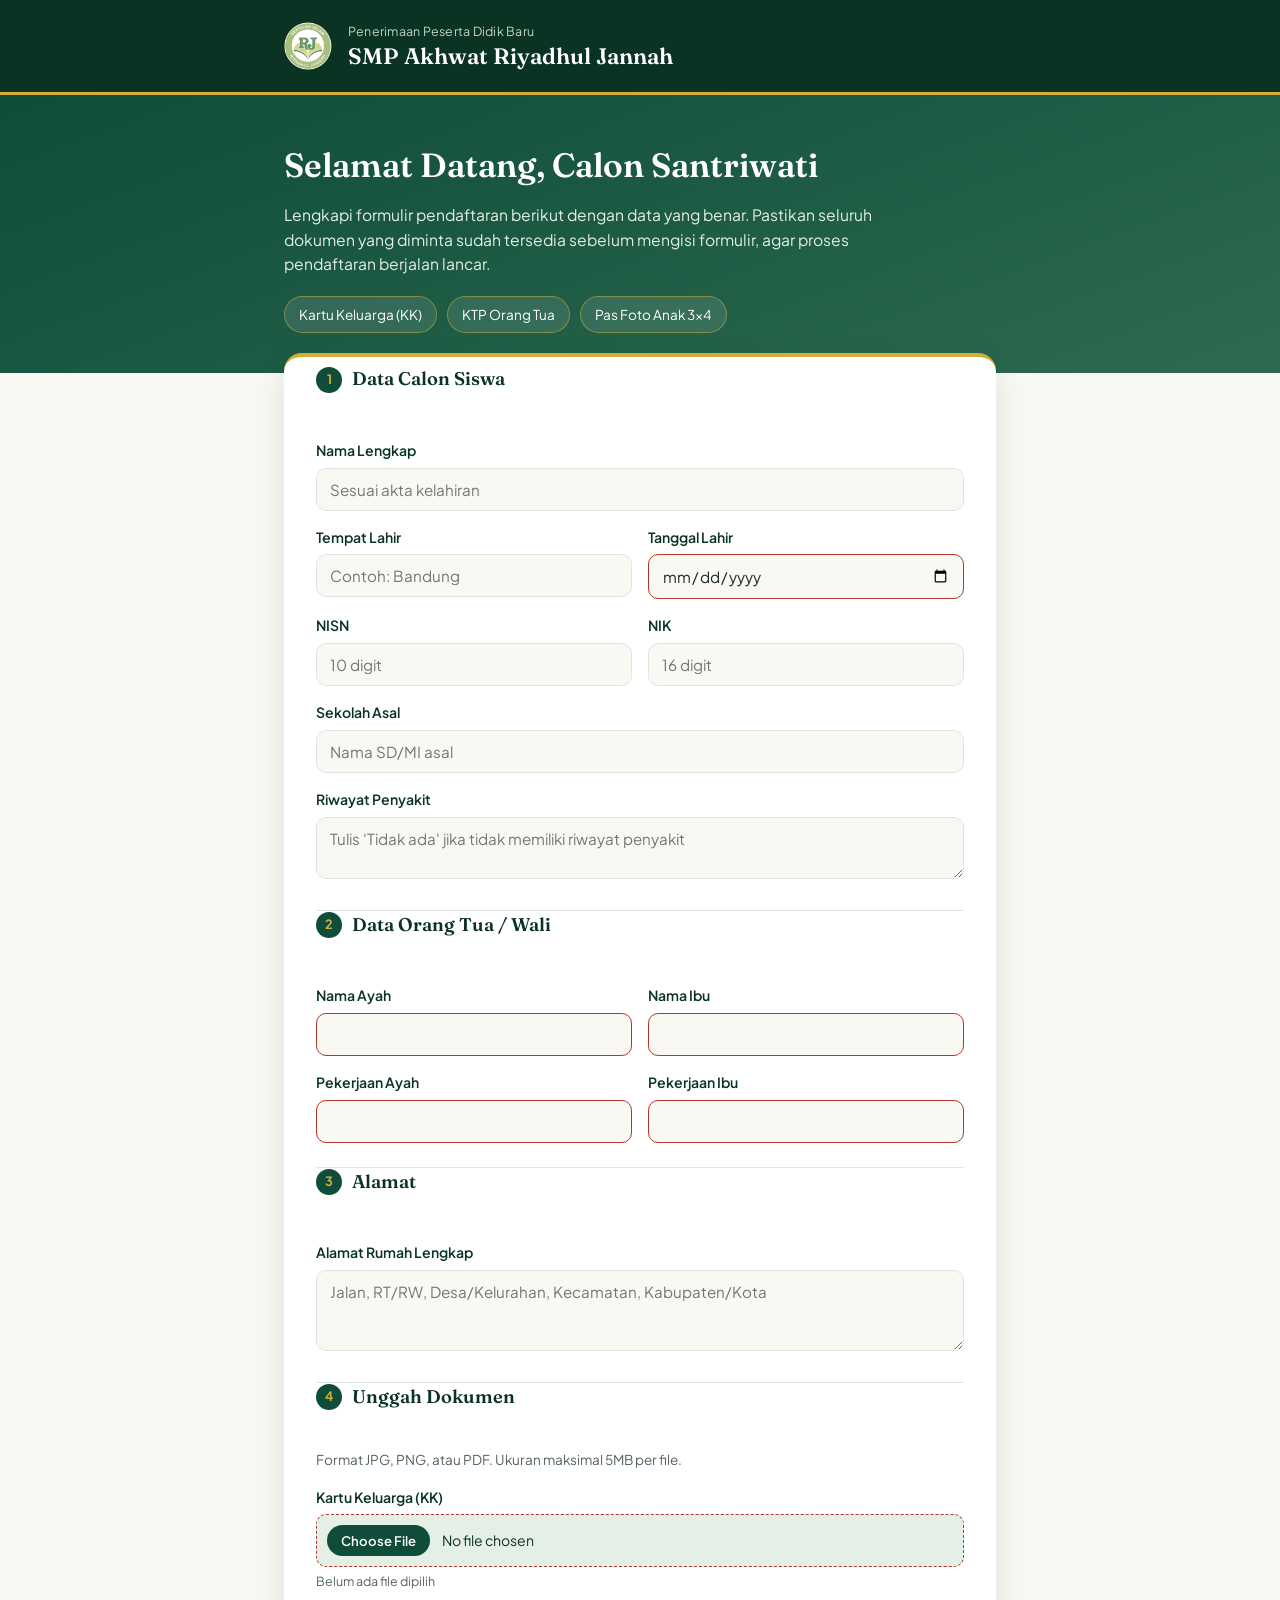
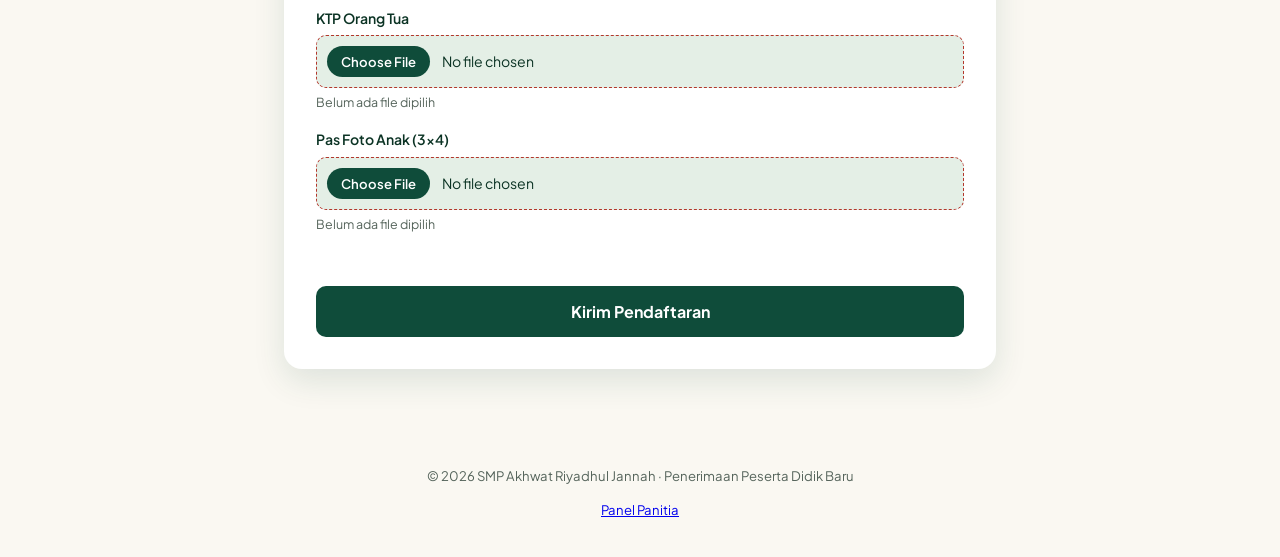
==== index.html @ b47383e9 "Add files via upload" ====
<!DOCTYPE html>
<html lang="id">
<head>
<meta charset="UTF-8">
<meta name="viewport" content="width=device-width, initial-scale=1.0">
<title>PPDB SMP Akhwat Riyadhul Jannah</title>
<link rel="preconnect" href="https://fonts.googleapis.com">
<link rel="preconnect" href="https://fonts.gstatic.com" crossorigin>
<link href="https://fonts.googleapis.com/css2?family=Fraunces:opsz,wght@9..144,400;9..144,500;9..144,600;9..144,700&family=Plus+Jakarta+Sans:wght@400;500;600;700&display=swap" rel="stylesheet">
<link rel="stylesheet" href="style.css">
</head>
<body>

  <!-- ===== HEADER ===== -->
  <header class="site-header">
    <div class="header-inner">
      <div class="brand">
        <div class="brand-mark">
          <img src="logo.jpg" alt="Logo Riyadhul Jannah">
        </div>
        <div class="brand-text">
          <p class="brand-eyebrow">Penerimaan Peserta Didik Baru</p>
          <h1>SMP Akhwat Riyadhul Jannah</h1>
        </div>
      </div>
    </div>
  </header>

  <!-- ===== HERO ===== -->
  <section class="hero">
    <div class="hero-inner">
      <h2>Selamat Datang, Calon Santriwati</h2>
      <p>Lengkapi formulir pendaftaran berikut dengan data yang benar. Pastikan seluruh dokumen yang diminta sudah tersedia sebelum mengisi formulir, agar proses pendaftaran berjalan lancar.</p>
      <ul class="hero-checklist">
        <li>Kartu Keluarga (KK)</li>
        <li>KTP Orang Tua</li>
        <li>Pas Foto Anak 3x4</li>
      </ul>
    </div>
  </section>

  <!-- ===== FORM ===== -->
  <main class="form-wrap">
    <form id="ppdbForm" novalidate>

      <!-- Data Siswa -->
      <fieldset class="form-section">
        <legend>
          <span class="legend-index">1</span>
          Data Calon Siswa
        </legend>

        <div class="field">
          <label for="nama">Nama Lengkap</label>
          <input type="text" id="nama" name="nama" placeholder="Sesuai akta kelahiran" required>
        </div>

        <div class="field-row">
          <div class="field">
            <label for="tempatLahir">Tempat Lahir</label>
            <input type="text" id="tempatLahir" name="tempatLahir" placeholder="Contoh: Bandung" required>
          </div>
          <div class="field">
            <label for="tanggalLahir">Tanggal Lahir</label>
            <input type="date" id="tanggalLahir" name="tanggalLahir" required>
          </div>
        </div>

        <div class="field-row">
          <div class="field">
            <label for="nisn">NISN</label>
            <input type="text" id="nisn" name="nisn" inputmode="numeric" placeholder="10 digit" required>
          </div>
          <div class="field">
            <label for="nik">NIK</label>
            <input type="text" id="nik" name="nik" inputmode="numeric" placeholder="16 digit" required>
          </div>
        </div>

        <div class="field">
          <label for="sekolahAsal">Sekolah Asal</label>
          <input type="text" id="sekolahAsal" name="sekolahAsal" placeholder="Nama SD/MI asal" required>
        </div>

        <div class="field">
          <label for="riwayatPenyakit">Riwayat Penyakit</label>
          <textarea id="riwayatPenyakit" name="riwayatPenyakit" rows="2" placeholder="Tulis 'Tidak ada' jika tidak memiliki riwayat penyakit"></textarea>
        </div>
      </fieldset>

      <!-- Data Orang Tua -->
      <fieldset class="form-section">
        <legend>
          <span class="legend-index">2</span>
          Data Orang Tua / Wali
        </legend>

        <div class="field-row">
          <div class="field">
            <label for="namaAyah">Nama Ayah</label>
            <input type="text" id="namaAyah" name="namaAyah" required>
          </div>
          <div class="field">
            <label for="namaIbu">Nama Ibu</label>
            <input type="text" id="namaIbu" name="namaIbu" required>
          </div>
        </div>

        <div class="field-row">
          <div class="field">
            <label for="pekerjaanAyah">Pekerjaan Ayah</label>
            <input type="text" id="pekerjaanAyah" name="pekerjaanAyah" required>
          </div>
          <div class="field">
            <label for="pekerjaanIbu">Pekerjaan Ibu</label>
            <input type="text" id="pekerjaanIbu" name="pekerjaanIbu" required>
          </div>
        </div>
      </fieldset>

      <!-- Alamat -->
      <fieldset class="form-section">
        <legend>
          <span class="legend-index">3</span>
          Alamat
        </legend>

        <div class="field">
          <label for="alamat">Alamat Rumah Lengkap</label>
          <textarea id="alamat" name="alamat" rows="3" placeholder="Jalan, RT/RW, Desa/Kelurahan, Kecamatan, Kabupaten/Kota" required></textarea>
        </div>
      </fieldset>

      <!-- Dokumen -->
      <fieldset class="form-section">
        <legend>
          <span class="legend-index">4</span>
          Unggah Dokumen
        </legend>
        <p class="section-note">Format JPG, PNG, atau PDF. Ukuran maksimal 5MB per file.</p>

        <div class="field">
          <label for="fileKK">Kartu Keluarga (KK)</label>
          <input type="file" id="fileKK" name="fileKK" accept=".jpg,.jpeg,.png,.pdf" required>
          <span class="file-hint" data-hint-for="fileKK">Belum ada file dipilih</span>
        </div>

        <div class="field">
          <label for="fileKTP">KTP Orang Tua</label>
          <input type="file" id="fileKTP" name="fileKTP" accept=".jpg,.jpeg,.png,.pdf" required>
          <span class="file-hint" data-hint-for="fileKTP">Belum ada file dipilih</span>
        </div>

        <div class="field">
          <label for="fileFoto">Pas Foto Anak (3x4)</label>
          <input type="file" id="fileFoto" name="fileFoto" accept=".jpg,.jpeg,.png" required>
          <span class="file-hint" data-hint-for="fileFoto">Belum ada file dipilih</span>
        </div>
      </fieldset>

      <div id="formMessage" class="form-message" role="status" aria-live="polite"></div>

      <button type="submit" id="submitBtn" class="submit-btn">
        <span class="btn-label">Kirim Pendaftaran</span>
        <span class="btn-spinner" aria-hidden="true"></span>
      </button>
    </form>
  </main>

  <footer class="site-footer">
    <p>&copy; <span id="year"></span> SMP Akhwat Riyadhul Jannah &middot; Penerimaan Peserta Didik Baru</p>
    <p><a href="admin.html">Panel Panitia</a></p>
  </footer>

  <script src="config.js"></script>
  <script src="script.js"></script>
</body>
</html>
---- style.css ----
/* ===========================================================
   SMP Akhwat Riyadhul Jannah — PPDB Form
   Palette: deep emerald + warm gold on cream
   =========================================================== */

:root {
  --green-950: #0b3324;
  --green-900: #0f4c3a;
  --green-700: #2d6a4f;
  --green-500: #4f8f6d;
  --green-100: #e4efe6;
  --gold-600: #b8912f;
  --gold-400: #d4af37;
  --cream: #faf8f2;
  --paper: #ffffff;
  --ink: #1c2b22;
  --ink-soft: #55645b;
  --line: #dfe6e0;
  --danger: #b3372c;
  --radius-md: 10px;
  --radius-lg: 18px;
  --font-display: "Fraunces", serif;
  --font-body: "Plus Jakarta Sans", sans-serif;
}

* { box-sizing: border-box; }

html { scroll-behavior: smooth; }

body {
  margin: 0;
  background: var(--cream);
  color: var(--ink);
  font-family: var(--font-body);
  line-height: 1.55;
  -webkit-font-smoothing: antialiased;
}

/* ===== Header ===== */
.site-header {
  background: var(--green-950);
  color: #fff;
  border-bottom: 3px solid var(--gold-400);
}

.header-inner {
  max-width: 760px;
  margin: 0 auto;
  padding: 22px 24px;
}

.brand {
  display: flex;
  align-items: center;
  gap: 16px;
}

.brand-mark {
  color: var(--gold-400);
  flex-shrink: 0;
}

.brand-mark img {
  width: 48px;
  height: 48px;
  border-radius: 50%;
  object-fit: cover;
  display: block;
}

.brand-eyebrow {
  margin: 0 0 2px;
  font-size: 0.78rem;
  letter-spacing: 0.02em;
  color: var(--green-100);
  opacity: 0.85;
}

.brand-text h1 {
  margin: 0;
  font-family: var(--font-display);
  font-weight: 600;
  font-size: 1.4rem;
  line-height: 1.2;
}

/* ===== Hero ===== */
.hero {
  background: linear-gradient(160deg, var(--green-900) 0%, var(--green-700) 100%);
  color: #fff;
}

.hero-inner {
  max-width: 760px;
  margin: 0 auto;
  padding: 44px 24px 40px;
}

.hero h2 {
  font-family: var(--font-display);
  font-weight: 600;
  font-size: clamp(1.6rem, 3vw, 2.1rem);
  margin: 0 0 12px;
}

.hero p {
  margin: 0 0 20px;
  max-width: 58ch;
  color: var(--green-100);
  font-size: 0.98rem;
}

.hero-checklist {
  list-style: none;
  margin: 0;
  padding: 0;
  display: flex;
  flex-wrap: wrap;
  gap: 10px;
}

.hero-checklist li {
  background: rgba(255, 255, 255, 0.1);
  border: 1px solid rgba(212, 175, 55, 0.5);
  padding: 7px 14px;
  border-radius: 100px;
  font-size: 0.85rem;
}

/* ===== Form layout ===== */
.form-wrap {
  max-width: 760px;
  margin: -20px auto 60px;
  padding: 0 24px;
}

form {
  background: var(--paper);
  border-radius: var(--radius-lg);
  box-shadow: 0 12px 32px rgba(15, 76, 58, 0.12);
  padding: 8px 32px 32px;
  border-top: 4px solid var(--gold-400);
}

.form-section {
  border: none;
  padding: 28px 0 8px;
  margin: 0;
  border-bottom: 1px solid var(--line);
}

.form-section:last-of-type {
  border-bottom: none;
}

.form-section legend {
  display: flex;
  align-items: center;
  gap: 10px;
  font-family: var(--font-display);
  font-weight: 600;
  font-size: 1.15rem;
  color: var(--green-950);
  padding: 0;
  margin-bottom: 18px;
}

.legend-index {
  display: inline-flex;
  align-items: center;
  justify-content: center;
  width: 26px;
  height: 26px;
  border-radius: 50%;
  background: var(--green-900);
  color: var(--gold-400);
  font-family: var(--font-body);
  font-size: 0.8rem;
  font-weight: 700;
}

.section-note {
  margin: -8px 0 16px;
  font-size: 0.85rem;
  color: var(--ink-soft);
}

.field {
  margin-bottom: 16px;
}

.field-row {
  display: grid;
  grid-template-columns: 1fr 1fr;
  gap: 16px;
}

label {
  display: block;
  font-size: 0.88rem;
  font-weight: 600;
  color: var(--green-950);
  margin-bottom: 6px;
}

input[type="text"],
input[type="date"],
textarea {
  width: 100%;
  font-family: var(--font-body);
  font-size: 0.95rem;
  padding: 11px 13px;
  border: 1.5px solid var(--line);
  border-radius: var(--radius-md);
  background: var(--cream);
  color: var(--ink);
  transition: border-color 0.15s ease, box-shadow 0.15s ease;
}

textarea { resize: vertical; min-height: 60px; }

input:focus,
textarea:focus {
  outline: none;
  border-color: var(--green-700);
  box-shadow: 0 0 0 3px rgba(45, 106, 79, 0.18);
  background: var(--paper);
}

input:invalid:not(:placeholder-shown) {
  border-color: var(--danger);
}

/* File inputs */
input[type="file"] {
  width: 100%;
  font-family: var(--font-body);
  font-size: 0.88rem;
  padding: 10px;
  border: 1.5px dashed var(--green-500);
  border-radius: var(--radius-md);
  background: var(--green-100);
  color: var(--green-950);
  cursor: pointer;
}

input[type="file"]::file-selector-button {
  font-family: var(--font-body);
  font-weight: 600;
  font-size: 0.82rem;
  padding: 7px 14px;
  margin-right: 12px;
  border: none;
  border-radius: 100px;
  background: var(--green-900);
  color: #fff;
  cursor: pointer;
  transition: background 0.15s ease;
}

input[type="file"]::file-selector-button:hover {
  background: var(--green-700);
}

.file-hint {
  display: block;
  margin-top: 5px;
  font-size: 0.78rem;
  color: var(--ink-soft);
}

/* ===== Submit ===== */
.submit-btn {
  width: 100%;
  margin-top: 28px;
  padding: 15px 20px;
  border: none;
  border-radius: var(--radius-md);
  background: var(--green-900);
  color: #fff;
  font-family: var(--font-body);
  font-weight: 700;
  font-size: 1rem;
  cursor: pointer;
  display: flex;
  align-items: center;
  justify-content: center;
  gap: 10px;
  transition: background 0.15s ease, transform 0.05s ease;
}

.submit-btn:hover { background: var(--green-700); }
.submit-btn:active { transform: translateY(1px); }
.submit-btn:disabled { opacity: 0.7; cursor: not-allowed; }

.btn-spinner {
  width: 16px;
  height: 16px;
  border-radius: 50%;
  border: 2.5px solid rgba(255, 255, 255, 0.4);
  border-top-color: #fff;
  display: none;
  animation: spin 0.7s linear infinite;
}

.submit-btn.loading .btn-spinner { display: inline-block; }
.submit-btn.loading .btn-label { opacity: 0.85; }

@keyframes spin {
  to { transform: rotate(360deg); }
}

/* ===== Message ===== */
.form-message {
  margin-top: 20px;
  padding: 0;
  font-size: 0.9rem;
  border-radius: var(--radius-md);
  transition: padding 0.15s ease;
}

.form-message.success {
  padding: 14px 16px;
  background: var(--green-100);
  color: var(--green-950);
  border: 1px solid var(--green-500);
}

.form-message.error {
  padding: 14px 16px;
  background: #fbeae7;
  color: var(--danger);
  border: 1px solid #e3a89d;
}

/* ===== Footer ===== */
.site-footer {
  text-align: center;
  padding: 24px;
  font-size: 0.82rem;
  color: var(--ink-soft);
}

/* ===== Responsive ===== */
@media (max-width: 560px) {
  .field-row { grid-template-columns: 1fr; gap: 0; }
  form { padding: 4px 20px 24px; }
  .hero-inner { padding: 36px 20px 32px; }
}

/* Reduced motion */
@media (prefers-reduced-motion: reduce) {
  html { scroll-behavior: auto; }
  .btn-spinner { animation: none; }
}
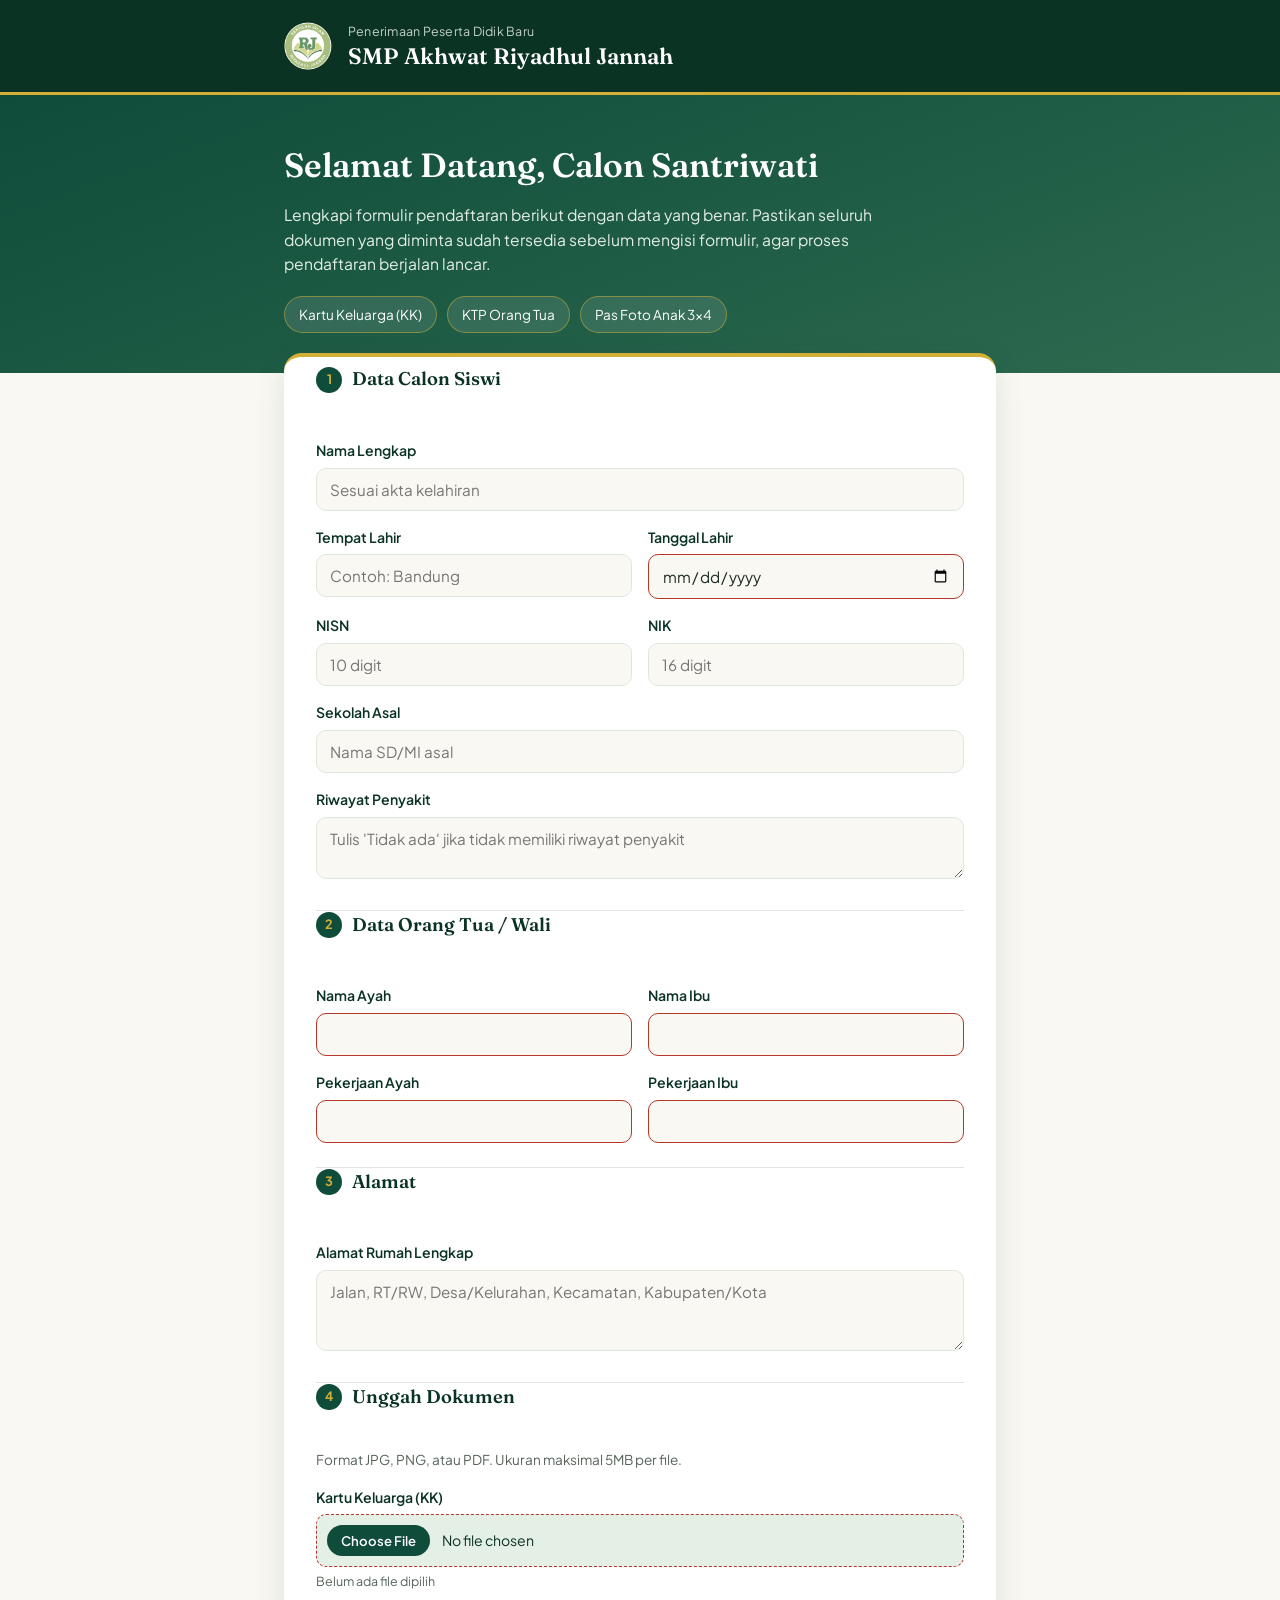
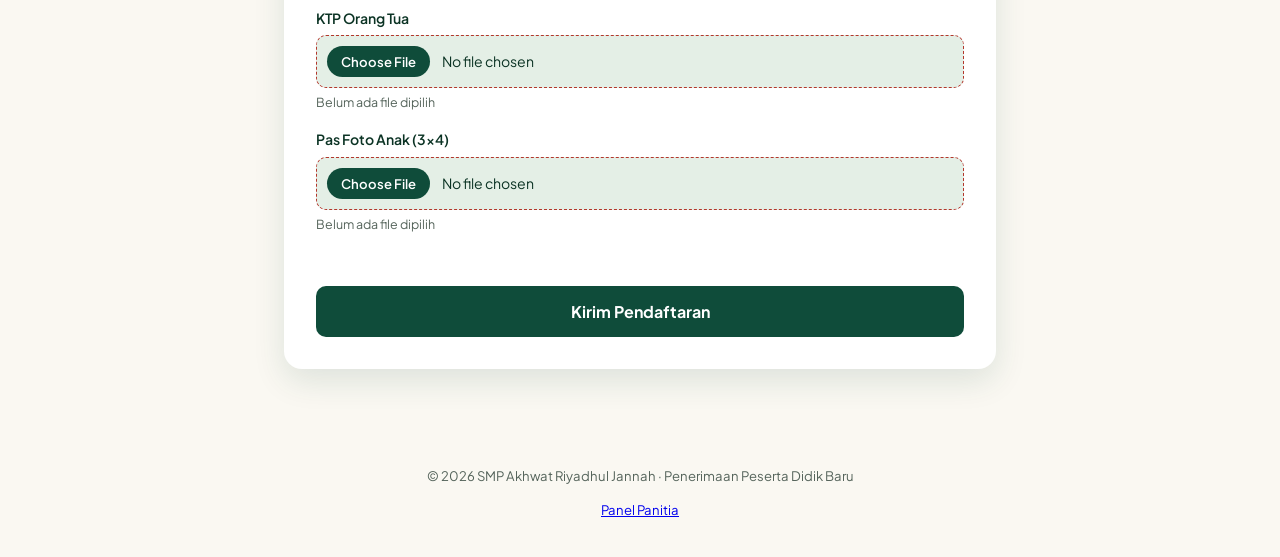
==== commit b7b747ad: "Update index.html" ====
--- a/index.html
+++ b/index.html
@@ -43,11 +43,11 @@
   <main class="form-wrap">
     <form id="ppdbForm" novalidate>
 
-      <!-- Data Siswa -->
+      <!-- Data Siswi -->
       <fieldset class="form-section">
         <legend>
           <span class="legend-index">1</span>
-          Data Calon Siswa
+          Data Calon Siswi
         </legend>
 
         <div class="field">
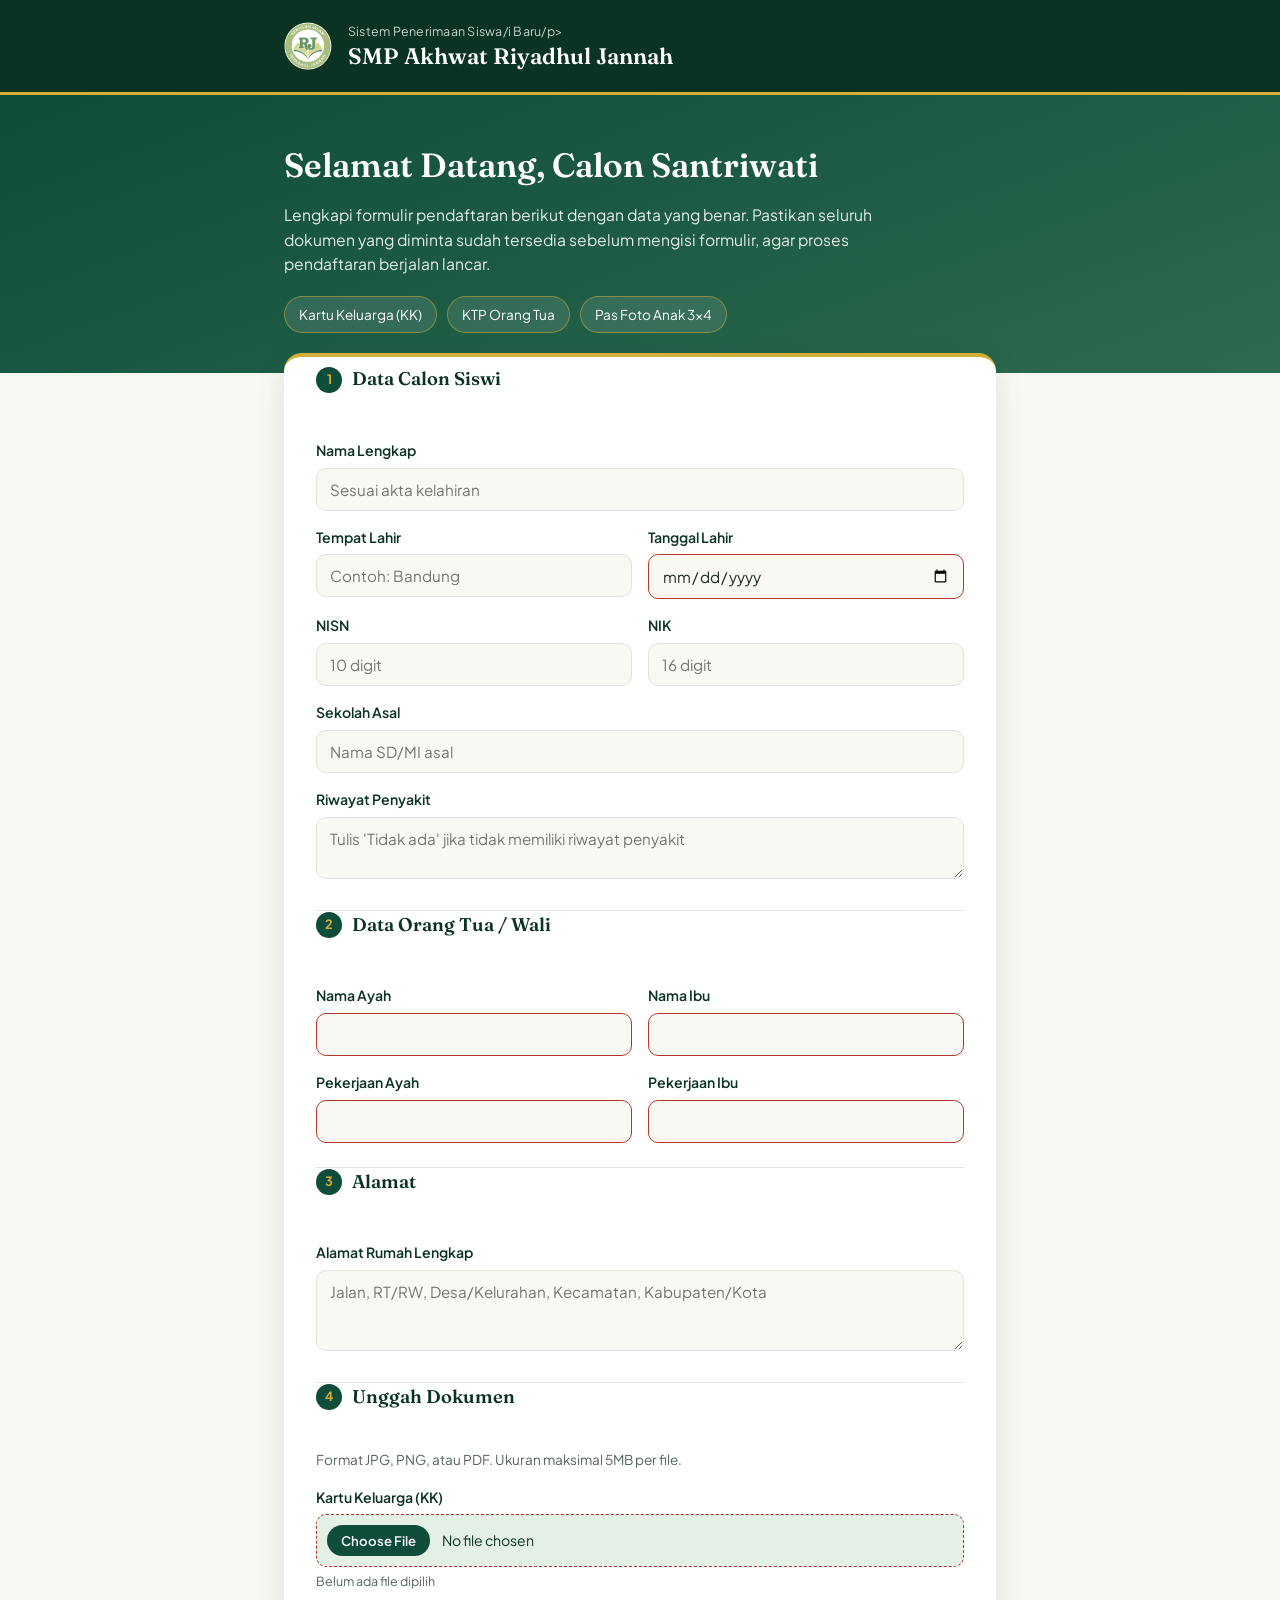
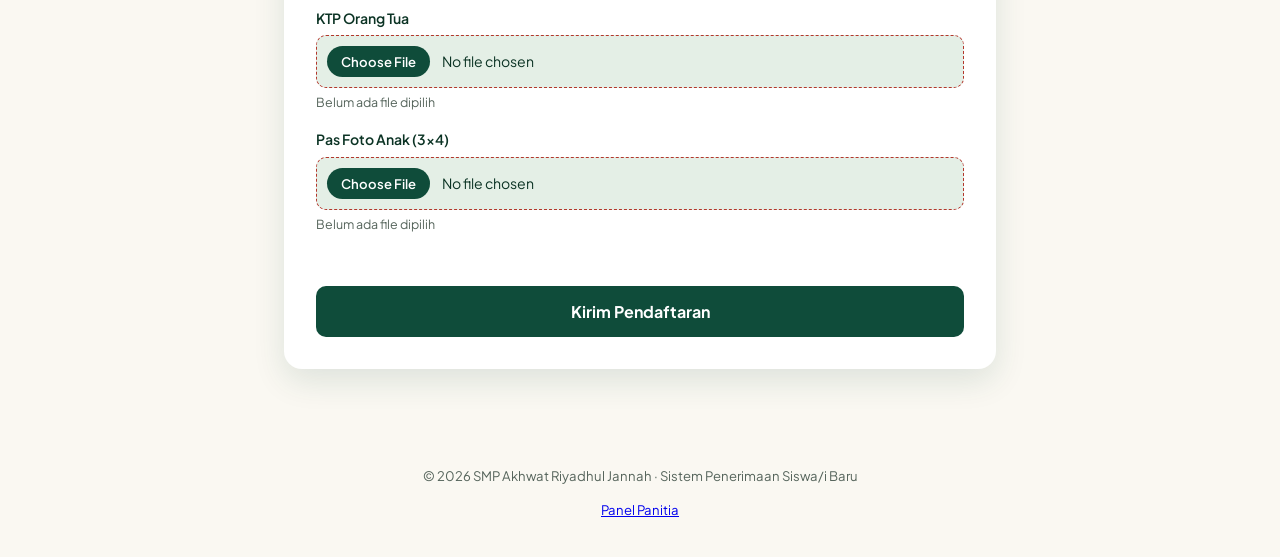
==== commit 40f6de9b: "Update index.html" ====
--- a/index.html
+++ b/index.html
@@ -3,7 +3,7 @@
 <head>
 <meta charset="UTF-8">
 <meta name="viewport" content="width=device-width, initial-scale=1.0">
-<title>PPDB SMP Akhwat Riyadhul Jannah</title>
+<title>SPMB SMP Akhwat Riyadhul Jannah</title>
 <link rel="preconnect" href="https://fonts.googleapis.com">
 <link rel="preconnect" href="https://fonts.gstatic.com" crossorigin>
 <link href="https://fonts.googleapis.com/css2?family=Fraunces:opsz,wght@9..144,400;9..144,500;9..144,600;9..144,700&family=Plus+Jakarta+Sans:wght@400;500;600;700&display=swap" rel="stylesheet">
@@ -19,7 +19,7 @@
           <img src="logo.jpg" alt="Logo Riyadhul Jannah">
         </div>
         <div class="brand-text">
-          <p class="brand-eyebrow">Penerimaan Peserta Didik Baru</p>
+          <p class="brand-eyebrow">Sistem Penerimaan Siswa/i Baru/p>
           <h1>SMP Akhwat Riyadhul Jannah</h1>
         </div>
       </div>
@@ -41,7 +41,7 @@
 
   <!-- ===== FORM ===== -->
   <main class="form-wrap">
-    <form id="ppdbForm" novalidate>
+    <form id="Form" novalidate>
 
       <!-- Data Siswi -->
       <fieldset class="form-section">
@@ -168,7 +168,7 @@
   </main>
 
   <footer class="site-footer">
-    <p>&copy; <span id="year"></span> SMP Akhwat Riyadhul Jannah &middot; Penerimaan Peserta Didik Baru</p>
+    <p>&copy; <span id="year"></span> SMP Akhwat Riyadhul Jannah &middot; Sistem Penerimaan Siswa/i Baru</p>
     <p><a href="admin.html">Panel Panitia</a></p>
   </footer>
 
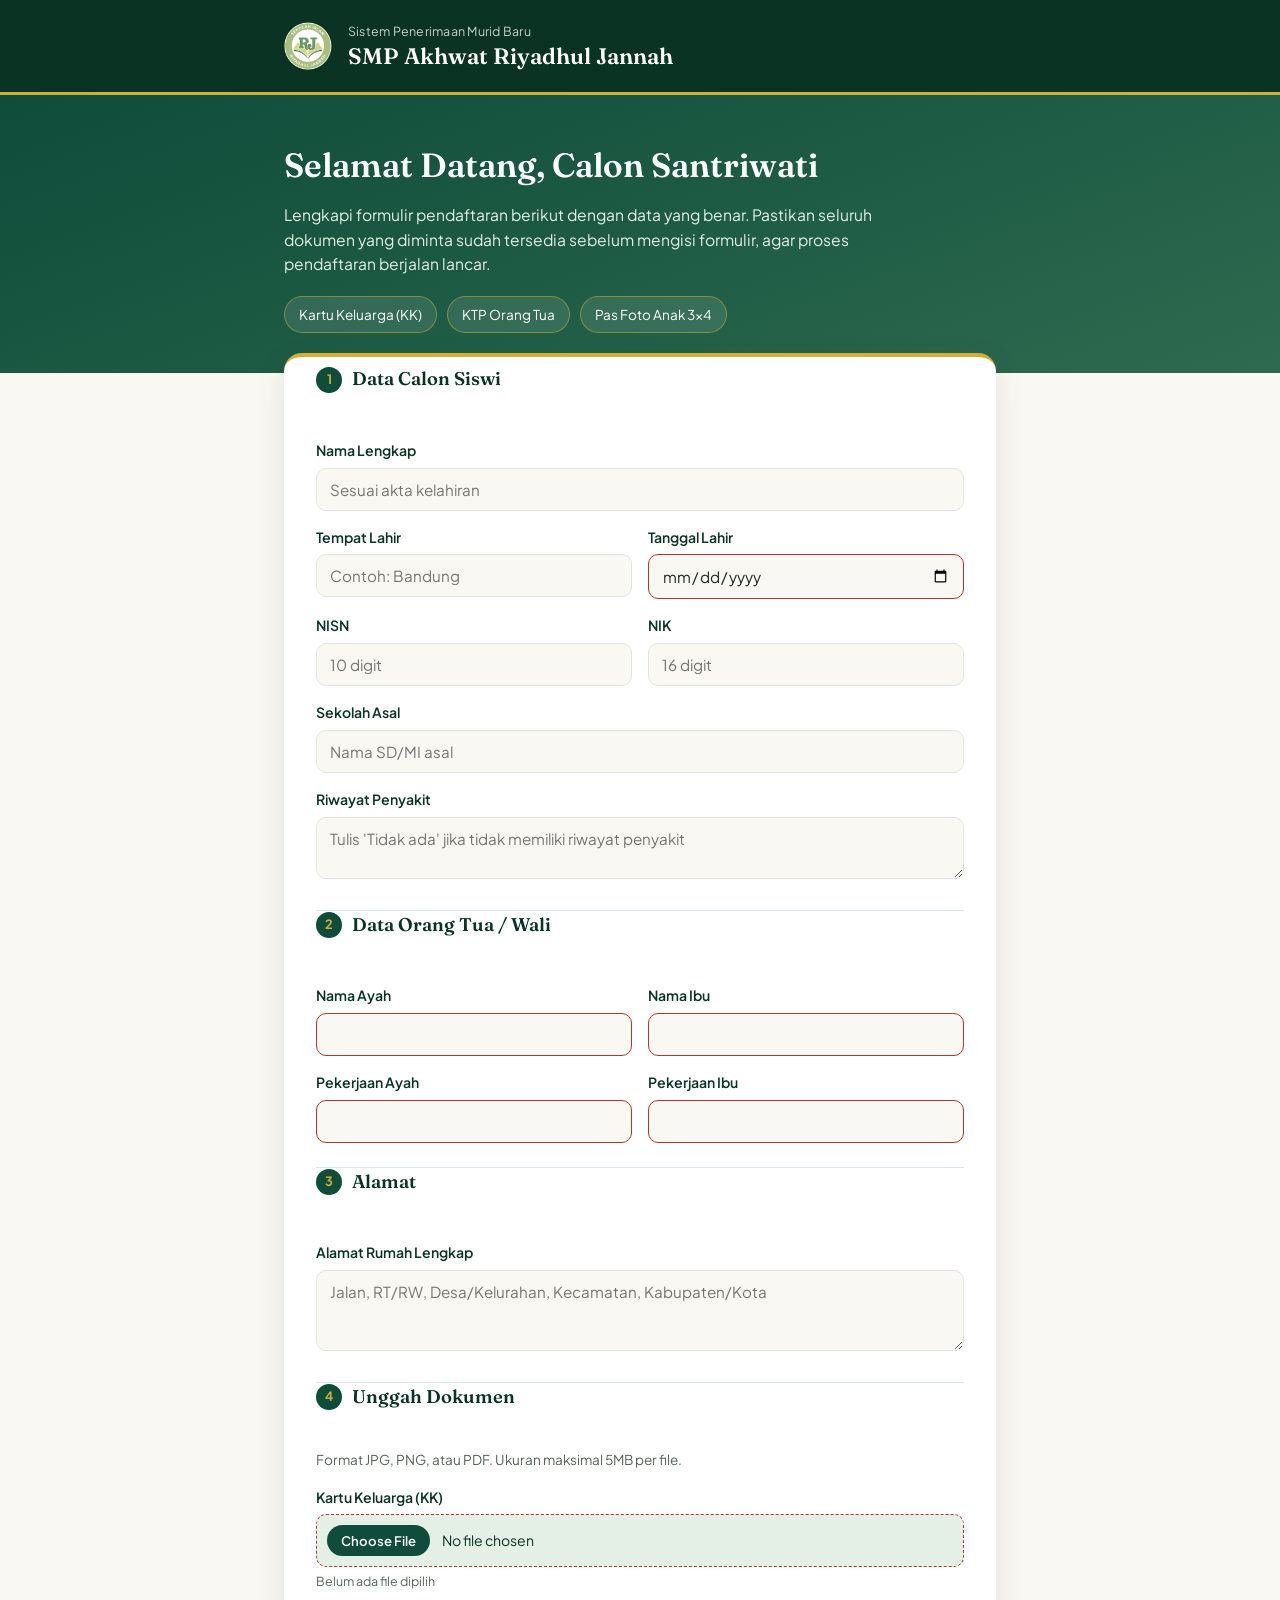
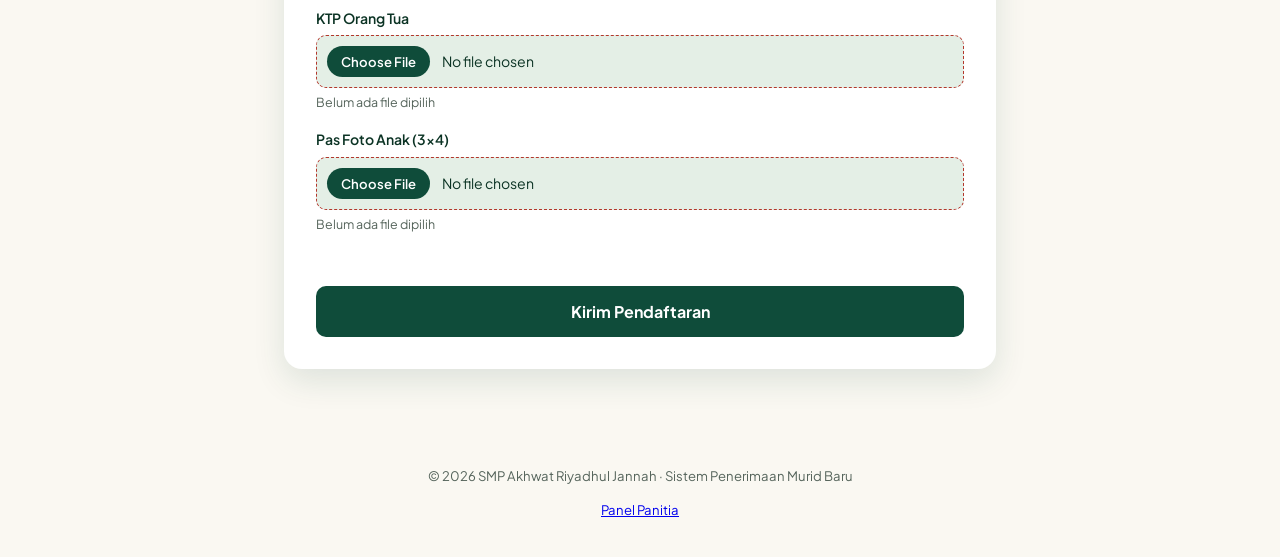
==== commit cfb34fdf: "Update index.html" ====
--- a/index.html
+++ b/index.html
@@ -19,7 +19,7 @@
           <img src="logo.jpg" alt="Logo Riyadhul Jannah">
         </div>
         <div class="brand-text">
-          <p class="brand-eyebrow">Sistem Penerimaan Siswa/i Baru/p>
+          <p class="brand-eyebrow">Sistem Penerimaan Murid Baru</p>
           <h1>SMP Akhwat Riyadhul Jannah</h1>
         </div>
       </div>
@@ -168,7 +168,7 @@
   </main>
 
   <footer class="site-footer">
-    <p>&copy; <span id="year"></span> SMP Akhwat Riyadhul Jannah &middot; Sistem Penerimaan Siswa/i Baru</p>
+    <p>&copy; <span id="year"></span> SMP Akhwat Riyadhul Jannah &middot; Sistem Penerimaan Murid Baru</p>
     <p><a href="admin.html">Panel Panitia</a></p>
   </footer>
 
